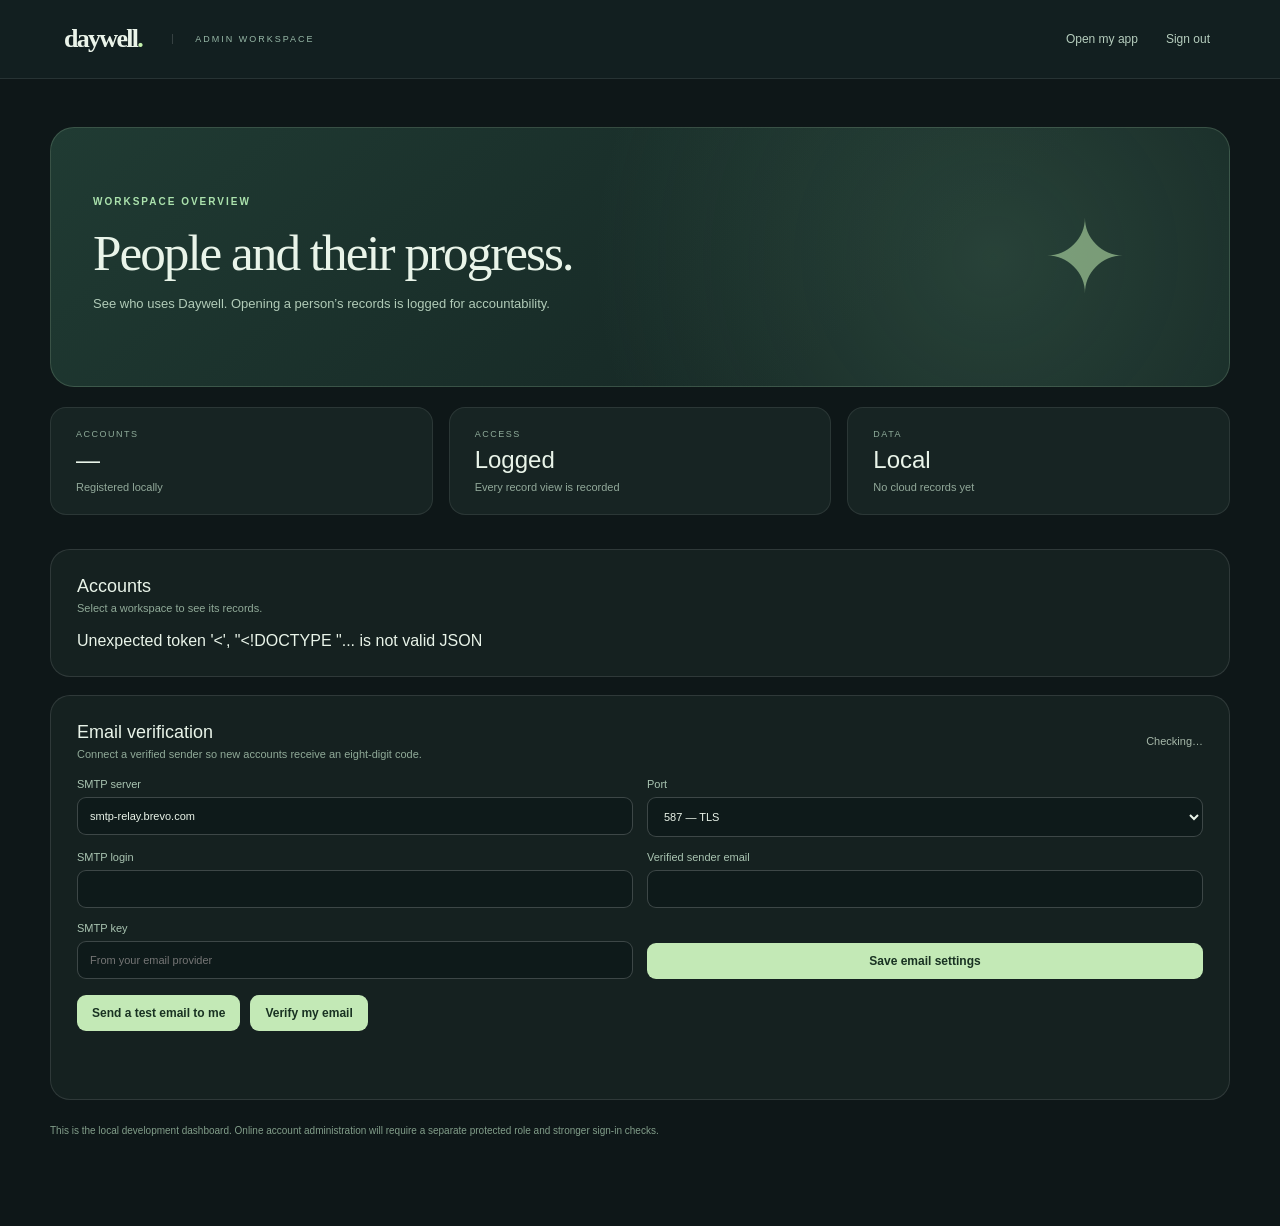
==== public/admin.html @ e92f9eca "Add local account and admin screens" ====
<!doctype html>
<html lang="en">
<head>
  <meta charset="utf-8"><meta name="viewport" content="width=device-width,initial-scale=1">
  <title>Daywell Admin</title><link rel="icon" href="window-icon.svg" type="image/svg+xml">
  <link rel="stylesheet" href="admin.css"><script src="admin.js" defer></script>
</head>
<body>
  <header><a class="brand" href="/">daywell<span>.</span></a><span class="admin-mark">ADMIN WORKSPACE</span><nav><a href="/">Open my app</a><button id="logout" type="button">Sign out</button></nav></header>
  <main>
    <div class="hero"><div><span class="eyebrow">WORKSPACE OVERVIEW</span><h1>People and their progress.</h1><p>See who uses Daywell. Opening a person’s records is logged for accountability.</p></div><div class="hero-icon" aria-hidden="true">✦</div></div>
    <div class="metrics"><div class="metric"><small>ACCOUNTS</small><strong id="user-count">—</strong><span>Registered locally</span></div><div class="metric"><small>ACCESS</small><strong>Logged</strong><span>Every record view is recorded</span></div><div class="metric"><small>DATA</small><strong>Local</strong><span>No cloud records yet</span></div></div>
    <section class="panel"><div class="panel-head"><div><h2>Accounts</h2><p>Select a workspace to see its records.</p></div><span id="admin-email"></span></div><div id="users" class="user-list"></div></section>
    <section class="panel"><div class="panel-head"><div><h2>Email verification</h2><p>Connect a verified sender so new accounts receive an eight-digit code.</p></div><span id="email-status">Checking…</span></div>
      <form id="email-settings" class="settings-form">
        <label>SMTP server<input name="host" value="smtp-relay.brevo.com" required autocomplete="off"></label>
        <label>Port<select name="port"><option value="587">587 — TLS</option><option value="465">465 — SSL</option></select></label>
        <label>SMTP login<input name="username" required autocomplete="off"></label>
        <label>Verified sender email<input name="sender" type="email" required autocomplete="email"></label>
        <label>SMTP key<input name="password" type="password" required autocomplete="new-password" minlength="12" placeholder="From your email provider"></label>
        <button type="submit">Save email settings</button>
      </form>
      <div class="email-actions"><button type="button" id="test-email">Send a test email to me</button><button type="button" id="start-my-verification">Verify my email</button></div>
      <form id="verify-my-email" class="verify-form" hidden><label>Eight-digit code<input name="code" inputmode="numeric" autocomplete="one-time-code" pattern="[0-9]{8}" maxlength="8" required></label><button type="submit">Confirm code</button></form>
      <p class="settings-message" id="email-message" role="status" aria-live="polite"></p>
    </section>
    <section class="panel detail" id="detail" hidden><div class="panel-head"><div><small class="eyebrow">ACCOUNT DETAILS</small><h2 id="detail-title"></h2><p>Viewing this account was added to the access log.</p></div><button type="button" id="close-detail">Close</button></div><div id="detail-metrics" class="detail-metrics"></div><details><summary>View all saved records</summary><pre id="detail-json"></pre></details></section>
    <p class="footnote">This is the local development dashboard. Online account administration will require a separate protected role and stronger sign-in checks.</p>
  </main>
  <dialog id="admin-unlock"><form id="admin-unlock-form"><span class="eyebrow">PRIVATE ACCESS</span><h2>Confirm it’s you</h2><p>Enter your password to view another person’s records or change email delivery. This check lasts five minutes.</p><label>Password<input name="password" type="password" autocomplete="current-password" required></label><p id="unlock-error" role="alert"></p><div class="unlock-actions"><button type="button" id="cancel-unlock">Cancel</button><button type="submit">Continue</button></div></form></dialog>
</body>
</html>
---- public/admin.css ----
:root{color-scheme:dark;font-family:'Segoe UI Variable','Segoe UI',sans-serif;background:#0e1718;color:#e9f4e9}*{box-sizing:border-box}html,body{margin:0;overscroll-behavior:none}button{font:inherit;cursor:pointer}header{display:flex;align-items:center;gap:30px;padding:24px clamp(20px,5vw,80px);border-bottom:1px solid #ffffff17;background:#121f20}.brand{font-family:Georgia,serif;font-size:26px;font-weight:700;letter-spacing:-1.7px;color:#eaf3e9;text-decoration:none}.brand span{color:#c3f0ac}.admin-mark{font-size:9px;letter-spacing:2px;color:#97b8a7;border-left:1px solid #ffffff27;padding-left:22px}nav{margin-left:auto;display:flex;align-items:center;gap:22px}nav a,nav button{color:#b5cdbd;text-decoration:none;font-size:12px}nav button{background:none;border:0}nav a:hover,nav button:hover{color:#fff}main{max-width:1240px;padding:48px 30px 80px;margin:auto}.hero{min-height:260px;border:1px solid #c6ecc52b;border-radius:24px;padding:42px;display:flex;justify-content:space-between;align-items:center;background:radial-gradient(circle at 80% 50%,#6aa48135,transparent 42%),linear-gradient(140deg,#203b33,#162825 70%)}.eyebrow{color:#abe2ad;letter-spacing:2px;font-size:10px;font-weight:700}.hero h1{font-family:Georgia,serif;font-weight:400;letter-spacing:-2px;font-size:clamp(33px,4vw,57px);margin:14px 0}.hero p{color:#b1cbb8;font-size:13px}.hero-icon{font-size:100px;color:#c1ecb1;opacity:.55;padding:0 60px}.metrics{display:grid;grid-template-columns:repeat(3,1fr);gap:16px;margin:20px 0 34px}.metric{border:1px solid #ffffff16;border-radius:16px;background:#172423;padding:21px 25px;display:flex;flex-direction:column;gap:7px}.metric small,.detail-metrics small{font-size:9px;letter-spacing:1.5px;color:#8fac9a}.metric strong{font-size:24px;font-weight:500}.metric span{font-size:11px;color:#92a99a}.panel{border:1px solid #ffffff1c;background:#152120;border-radius:20px;padding:26px;margin-top:18px}.panel-head{display:flex;justify-content:space-between;align-items:center;gap:20px;margin-bottom:18px}.panel-head h2{font-size:18px;font-weight:500;margin:0 0 5px}.panel-head p{font-size:11px;color:#90aa98;margin:0}.panel-head>span{font-size:11px;color:#a6b8a9}.user{display:flex;align-items:center;gap:14px;padding:17px 7px;border-top:1px solid #ffffff12}.user-avatar{width:36px;height:36px;border-radius:12px;display:grid;place-items:center;background:#294f3c;color:#d7f4cc;font-weight:700}.user>div:nth-child(2){display:flex;flex-direction:column;gap:4px;min-width:0}.user strong{font-size:13px;font-weight:500;overflow-wrap:anywhere}.user span{font-size:10px;color:#91a99a;text-transform:capitalize}.user button,.panel-head button{margin-left:auto;background:#c3e9b6;color:#193222;border:0;border-radius:8px;padding:10px 13px;font-size:11px;font-weight:600;white-space:nowrap}.user button:disabled{opacity:.5}.detail-metrics{display:grid;grid-template-columns:repeat(4,1fr);gap:10px;margin:20px 0}.detail-metrics>div{display:flex;flex-direction:column;gap:7px;padding:18px;border:1px solid #ffffff14;border-radius:12px}.detail-metrics strong{font-size:19px;font-weight:500;overflow-wrap:anywhere}details{border-top:1px solid #ffffff1b;padding-top:18px}summary{cursor:pointer;font-size:12px;color:#bde4c5}pre{max-height:500px;overflow:auto;background:#0d1818;border-radius:12px;padding:18px;color:#d2e3d2;font-size:11px}.footnote{font-size:10px;color:#829e8a;margin-top:25px}[hidden]{display:none!important}@media(max-width:700px){header{padding:18px;gap:12px;flex-wrap:wrap}.admin-mark{padding-left:12px}nav{gap:12px}.hero{padding:26px;min-height:200px}.hero-icon{display:none}.metrics,.detail-metrics{grid-template-columns:repeat(2,1fr)}main{padding:25px 16px}.panel{padding:17px}.user{flex-wrap:wrap}.user button{margin-left:50px}}@media(prefers-reduced-motion:reduce){*{scroll-behavior:auto!important}}
.settings-form{display:grid;grid-template-columns:repeat(2,minmax(0,1fr));gap:14px}.settings-form label,.verify-form label{display:flex;flex-direction:column;gap:7px;color:#a9c4b1;font-size:11px}.settings-form input,.settings-form select,.verify-form input{width:100%;background:#0e1a1a;border:1px solid #ffffff32;border-radius:9px;color:#eaf4e9;padding:12px;font:inherit}.settings-form input:focus,.settings-form select:focus,.verify-form input:focus{outline:2px solid #bde4c5;outline-offset:2px}.settings-form button,.email-actions button,.verify-form button{background:#c3e9b6;color:#193222;border:0;border-radius:9px;padding:11px 15px;font-size:12px;font-weight:600}.settings-form button{align-self:end}.email-actions{display:flex;gap:10px;flex-wrap:wrap;margin-top:16px}.verify-form{display:flex;align-items:end;gap:10px;margin-top:16px}.verify-form label{max-width:220px}.settings-message{color:#c5e6c3;font-size:12px;min-height:18px}.settings-form button:disabled,.email-actions button:disabled,.verify-form button:disabled{opacity:.5}@media(max-width:700px){.settings-form{grid-template-columns:1fr}.verify-form{align-items:stretch;flex-direction:column}}
#admin-unlock{max-width:min(430px,calc(100vw - 30px));border:1px solid #ffffff35;border-radius:20px;padding:28px;background:#172824;color:#eaf4e9;box-shadow:0 24px 90px #0009}#admin-unlock::backdrop{background:#06110dd6;backdrop-filter:blur(4px)}#admin-unlock h2{font-family:Georgia,serif;font-weight:400;font-size:30px;margin:12px 0}#admin-unlock p{color:#aac5b0;font-size:12px;line-height:1.6}#admin-unlock label{display:flex;flex-direction:column;gap:8px;font-size:12px;margin-top:22px}#admin-unlock input{width:100%;background:#0e1a1a;border:1px solid #ffffff45;color:#fff;border-radius:9px;padding:12px;font:inherit}#admin-unlock input:focus{outline:2px solid #c3e9b6;outline-offset:2px}#unlock-error{color:#ffb6a9!important;min-height:17px}.unlock-actions{display:flex;justify-content:flex-end;gap:10px}.unlock-actions button{border:0;border-radius:9px;padding:11px 15px;font:inherit;font-size:12px;cursor:pointer}.unlock-actions button:last-child{background:#c3e9b6;color:#193222}.unlock-actions button:first-child{background:#ffffff19;color:#eaf4e9}
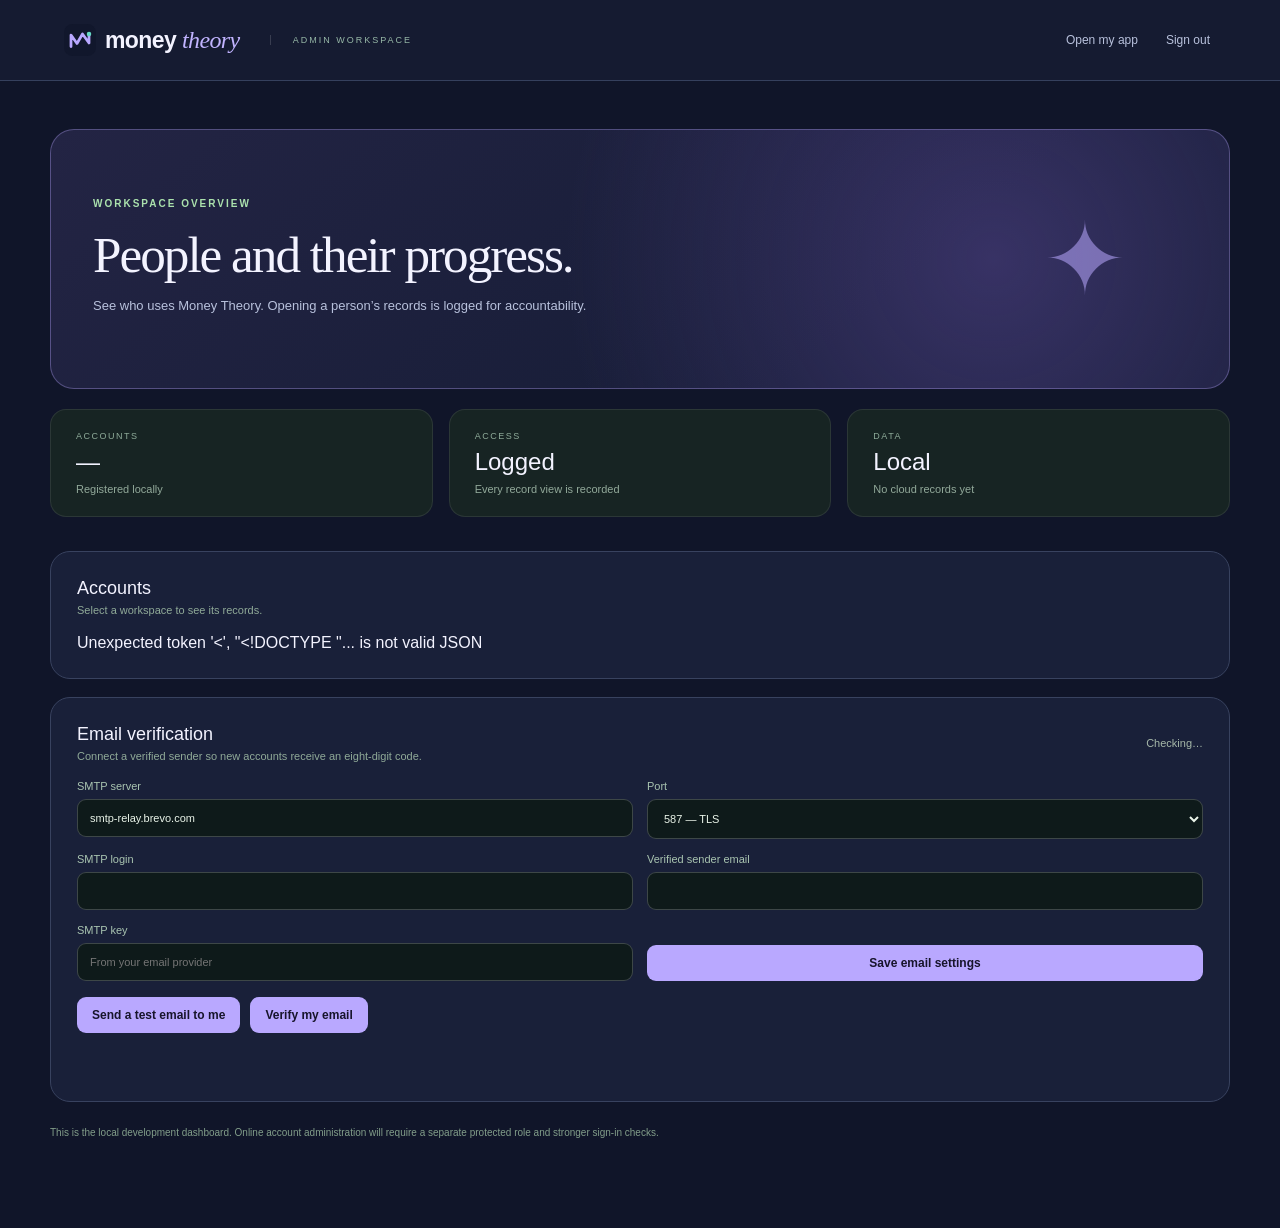
==== commit ae6623c9: "Rebrand Daywell interface as Money Theory" ====
--- a/public/admin.html
+++ b/public/admin.html
@@ -2,13 +2,13 @@
 <html lang="en">
 <head>
   <meta charset="utf-8"><meta name="viewport" content="width=device-width,initial-scale=1">
-  <title>Daywell Admin</title><link rel="icon" href="window-icon.svg" type="image/svg+xml">
-  <link rel="stylesheet" href="admin.css"><script src="admin.js" defer></script>
+  <title>Money Theory Admin</title><link rel="icon" href="window-icon.svg" type="image/svg+xml">
+  <link rel="stylesheet" href="admin.css"><link rel="stylesheet" href="money-theory-theme.css"><script src="admin.js" defer></script>
 </head>
 <body>
-  <header><a class="brand" href="/">daywell<span>.</span></a><span class="admin-mark">ADMIN WORKSPACE</span><nav><a href="/">Open my app</a><button id="logout" type="button">Sign out</button></nav></header>
+  <header><a class="brand admin-brand" href="/"><img src="window-icon.svg" alt=""><span>money <em>theory</em></span></a><span class="admin-mark">ADMIN WORKSPACE</span><nav><a href="/">Open my app</a><button id="logout" type="button">Sign out</button></nav></header>
   <main>
-    <div class="hero"><div><span class="eyebrow">WORKSPACE OVERVIEW</span><h1>People and their progress.</h1><p>See who uses Daywell. Opening a person’s records is logged for accountability.</p></div><div class="hero-icon" aria-hidden="true">✦</div></div>
+    <div class="hero"><div><span class="eyebrow">WORKSPACE OVERVIEW</span><h1>People and their progress.</h1><p>See who uses Money Theory. Opening a person’s records is logged for accountability.</p></div><div class="hero-icon" aria-hidden="true">✦</div></div>
     <div class="metrics"><div class="metric"><small>ACCOUNTS</small><strong id="user-count">—</strong><span>Registered locally</span></div><div class="metric"><small>ACCESS</small><strong>Logged</strong><span>Every record view is recorded</span></div><div class="metric"><small>DATA</small><strong>Local</strong><span>No cloud records yet</span></div></div>
     <section class="panel"><div class="panel-head"><div><h2>Accounts</h2><p>Select a workspace to see its records.</p></div><span id="admin-email"></span></div><div id="users" class="user-list"></div></section>
     <section class="panel"><div class="panel-head"><div><h2>Email verification</h2><p>Connect a verified sender so new accounts receive an eight-digit code.</p></div><span id="email-status">Checking…</span></div>
--- a/public/money-theory-theme.css
+++ b/public/money-theory-theme.css
@@ -0,0 +1,72 @@
+/* Money Theory uses ink, lavender and mint with distinct financial data colors. */
+:root,body{
+  --bg:#0d1122;--side:#11172b;--card:#171d34;--card2:#202842;
+  --text:#f3f3ff;--muted:#aab3ce;--line:#35405d;
+  --accent:#b9a8ff;--accent-ink:#17142b;--red:#ff9bac;
+  --blue:#91cfff;--gold:#ffd299;--glow:185,168,255;
+  --secondary-glow:102,219,198;--panel:rgba(23,29,52,.94);
+  --data-income:#66dbc6;--data-expense:#ffb18c;--data-goal:#c9adff;
+  --data-life:#91cfff;--data-alert:#ff9bac;color-scheme:dark;
+}
+body.light{
+  --bg:#f5f4fa;--side:#eeedf7;--card:#fff;--card2:#efecf8;
+  --text:#242342;--muted:#5f6681;--line:#d9d9e9;
+  --accent:#6247a9;--accent-ink:#fff;--red:#aa3455;
+  --blue:#28638d;--gold:#8e5c22;--glow:98,71,169;
+  --secondary-glow:34,125,110;--panel:rgba(255,255,255,.95);
+  --data-income:#167d6f;--data-expense:#a45b2b;--data-goal:#6947aa;
+  --data-life:#236d9a;--data-alert:#ae3456;color-scheme:light;
+}
+body[data-scene=ember]{--accent:#ffc099;--accent-ink:#2d1b22;--glow:255,192,153}
+body[data-scene=tide]{--accent:#91cfff;--accent-ink:#10243d;--glow:145,207,255}
+body.light[data-scene=ember]{--accent:#a35b31;--accent-ink:#fff;--glow:163,91,49}
+body.light[data-scene=tide]{--accent:#28638d;--accent-ink:#fff;--glow:40,99,141}
+body{background:radial-gradient(circle at 70% -20%,#30295665,transparent 38%),var(--bg);color:var(--text)}
+body.light{background:radial-gradient(circle at 70% -20%,#d8d1f7a0,transparent 40%),var(--bg)}
+.top-shell{background:color-mix(in srgb,var(--side) 95%,transparent);border-bottom:1px solid var(--line)}
+.card,.stat,dialog{border-color:var(--line);box-shadow:0 18px 50px #05081924}
+body.light .card,body.light .stat,body.light dialog{box-shadow:0 12px 35px #29284b12}
+.top-shell .brand{display:flex;align-items:center;gap:10px;font-size:0}
+.top-shell .brandmark{display:inline-block;width:30px;height:30px;border:0;border-radius:9px;background:#11172c url('window-icon.svg') center/cover no-repeat;box-shadow:0 4px 16px #070b2355;color:transparent;font-size:0}
+.brand-wordmark{display:inline-flex;align-items:baseline;gap:4px;letter-spacing:-.8px;color:var(--text);font:600 19px/1 'Segoe UI Variable Display','Segoe UI',sans-serif}
+.brand-wordmark em{font:italic 500 20px/1 Georgia,serif;color:var(--accent)}
+body.light .brand-wordmark em{color:#6247a9}
+.pulse-hero{background:radial-gradient(circle at 75% -30%,#534493a0,transparent 52%),linear-gradient(140deg,#151b39,#131a30 60%,#102936);border-color:#aa9cff66;color:#f7f5ff;box-shadow:0 28px 75px #06091a77,inset 0 1px #d8ccff2b}
+.pulse-hero::before{background-image:linear-gradient(#b9a8ff13 1px,transparent 1px),linear-gradient(90deg,#b9a8ff13 1px,transparent 1px)}
+.pulse-month:hover,.pulse-month:focus-visible,.pulse-month.active{background:linear-gradient(0deg,#b9a8ff23,transparent 82%)}
+.pulse-month.active::after{background:#b9a8ff;box-shadow:0 0 12px #b9a8ff}
+.pulse-month-label,.pulse-chart-foot{color:#c4c9e2}
+.pulse-chart-foot button{color:#c9bdff}
+.hero-primary,.primary{background:var(--accent);color:var(--accent-ink)}
+input,select,textarea{accent-color:var(--accent)}
+*:focus-visible{outline:2px solid var(--accent);outline-offset:3px}
+@media(max-width:650px){.brand-wordmark{font-size:16px}.brand-wordmark em{font-size:17px}.top-shell .brandmark{width:25px;height:25px}}
+
+/* Sign-in uses the same mark with a light, readable form surface. */
+.auth-story{background:radial-gradient(circle at 74% 65%,#4c3d8488,transparent 41%),radial-gradient(circle at 5% 10%,#2c5a6970,transparent 42%),linear-gradient(150deg,#171c3c,#10172a 75%)}
+.auth-story:after{background-image:linear-gradient(#c2b7ff12 1px,transparent 1px),linear-gradient(90deg,#c2b7ff12 1px,transparent 1px)}
+.auth-panel{background:#f5f4fa;color:#242342}
+.auth-panel .panel-kicker,.auth-panel .input-help,.auth-panel .local-note{color:#66647e}
+.wordmark,.mobile-mark{display:inline-flex;align-items:center;gap:10px;font:600 25px/1 'Segoe UI Variable Display','Segoe UI',sans-serif;letter-spacing:-.7px;color:#f4f1ff}
+.wordmark span,.mobile-mark span{color:inherit}
+.wordmark img,.mobile-mark img,.admin-brand img{width:32px;height:32px;flex:none}
+.wordmark em,.mobile-mark em{font:italic 500 26px/1 Georgia,serif;color:#c1b4ff}
+.mobile-mark{color:#242342}.mobile-mark em{color:#6247a9}
+.visual-card{border-color:#c3b8ff50;background:linear-gradient(145deg,#b9a8ff23,#66dbc612)}
+.visual-card small,.visual-card span{color:#cbd0ea}
+.auth-switch{background:#e9e5f3}.auth-switch button{color:#6a6b82}
+.auth-switch button[aria-selected=true]{color:#33265d}
+.submit{background:#6247a9;box-shadow:0 11px 26px #6247a933}.submit:hover{background:#513694}
+
+/* Administrator pages share the palette without changing permissions. */
+body:has(.admin-mark){background:#101529;color:#f3f3ff}
+body:has(.admin-mark) header{background:#151b31;border-color:#35405d}
+body:has(.admin-mark) .brand{display:inline-flex;align-items:center;gap:9px;color:#f3f3ff;font:600 23px/1 'Segoe UI Variable Display','Segoe UI',sans-serif;letter-spacing:-.6px}
+body:has(.admin-mark) .admin-brand span{color:inherit}
+body:has(.admin-mark) .brand em{font:italic 500 24px/1 Georgia,serif;color:#c1b4ff}
+body:has(.admin-mark) .hero{background:radial-gradient(circle at 80% 50%,#5e4b9b75,transparent 45%),linear-gradient(140deg,#232444,#171d37 70%);border-color:#b9a8ff55}
+body:has(.admin-mark) .hero p,body:has(.admin-mark) nav a,body:has(.admin-mark) nav button{color:#b8c1dc}
+body:has(.admin-mark) .hero-icon{color:#b9a8ff}
+body:has(.admin-mark) .panel{background:#192039;border-color:#38425f}
+body:has(.admin-mark) .user-avatar{background:#3b345f;color:#e5ddff}
+body:has(.admin-mark) .user button,body:has(.admin-mark) .panel-head button,body:has(.admin-mark) .settings-form button,body:has(.admin-mark) .email-actions button,body:has(.admin-mark) .verify-form button,body:has(.admin-mark) .unlock-actions button:last-child{background:#b9a8ff;color:#17142b}
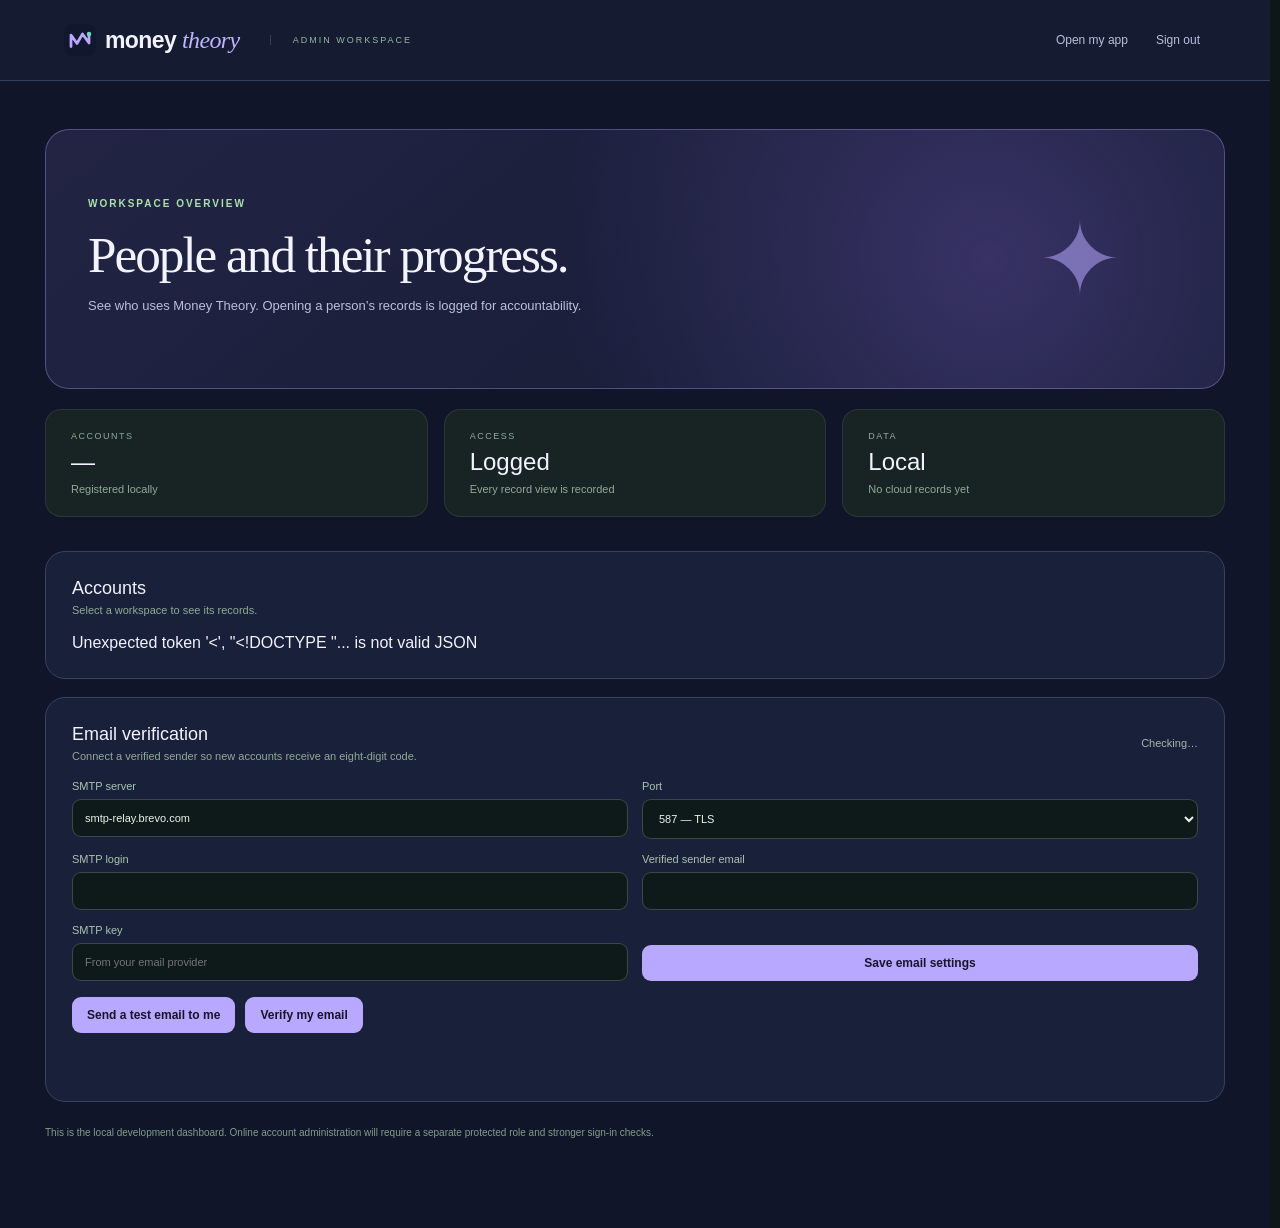
==== commit 8a934323: "Simplify right click and scrollbars in Money Theory" ====
--- a/public/admin.html
+++ b/public/admin.html
@@ -2,8 +2,8 @@
 <html lang="en">
 <head>
   <meta charset="utf-8"><meta name="viewport" content="width=device-width,initial-scale=1">
-  <title>Money Theory Admin</title><link rel="icon" href="window-icon.svg" type="image/svg+xml">
-  <link rel="stylesheet" href="admin.css"><link rel="stylesheet" href="money-theory-theme.css"><script src="admin.js" defer></script>
+  <title>Money Theory Admin</title><link rel="manifest" href="manifest.json"><meta name="theme-color" content="#11172c"><link rel="icon" href="money-theory-mark.ico" sizes="any"><link rel="icon" href="money-theory-icon.png" type="image/png" sizes="256x256">
+  <link rel="stylesheet" href="admin.css"><link rel="stylesheet" href="money-theory-theme.css"><script src="app-surface.js" defer></script><script src="admin.js" defer></script>
 </head>
 <body>
   <header><a class="brand admin-brand" href="/"><img src="window-icon.svg" alt=""><span>money <em>theory</em></span></a><span class="admin-mark">ADMIN WORKSPACE</span><nav><a href="/">Open my app</a><button id="logout" type="button">Sign out</button></nav></header>
--- a/public/money-theory-theme.css
+++ b/public/money-theory-theme.css
@@ -70,3 +70,19 @@
 body:has(.admin-mark) .panel{background:#192039;border-color:#38425f}
 body:has(.admin-mark) .user-avatar{background:#3b345f;color:#e5ddff}
 body:has(.admin-mark) .user button,body:has(.admin-mark) .panel-head button,body:has(.admin-mark) .settings-form button,body:has(.admin-mark) .email-actions button,body:has(.admin-mark) .verify-form button,body:has(.admin-mark) .unlock-actions button:last-child{background:#b9a8ff;color:#17142b}
+
+/* A slim scrollbar keeps long pages and dialogs usable without a bright rail. */
+html{scrollbar-gutter:stable}
+html,body,dialog,.table-wrap,.preview-table,.helper-messages,.month-compare-scroll,.nav-more>div{
+  scrollbar-width:thin;
+  scrollbar-color:color-mix(in srgb,var(--accent) 46%,var(--card2)) transparent;
+}
+::-webkit-scrollbar{width:10px;height:10px}
+::-webkit-scrollbar-track{background:transparent}
+::-webkit-scrollbar-thumb{
+  background:color-mix(in srgb,var(--accent) 46%,var(--card2));
+  border:2px solid transparent;
+  background-clip:padding-box;
+  border-radius:999px;
+}
+::-webkit-scrollbar-thumb:hover{background:var(--accent);background-clip:padding-box}
